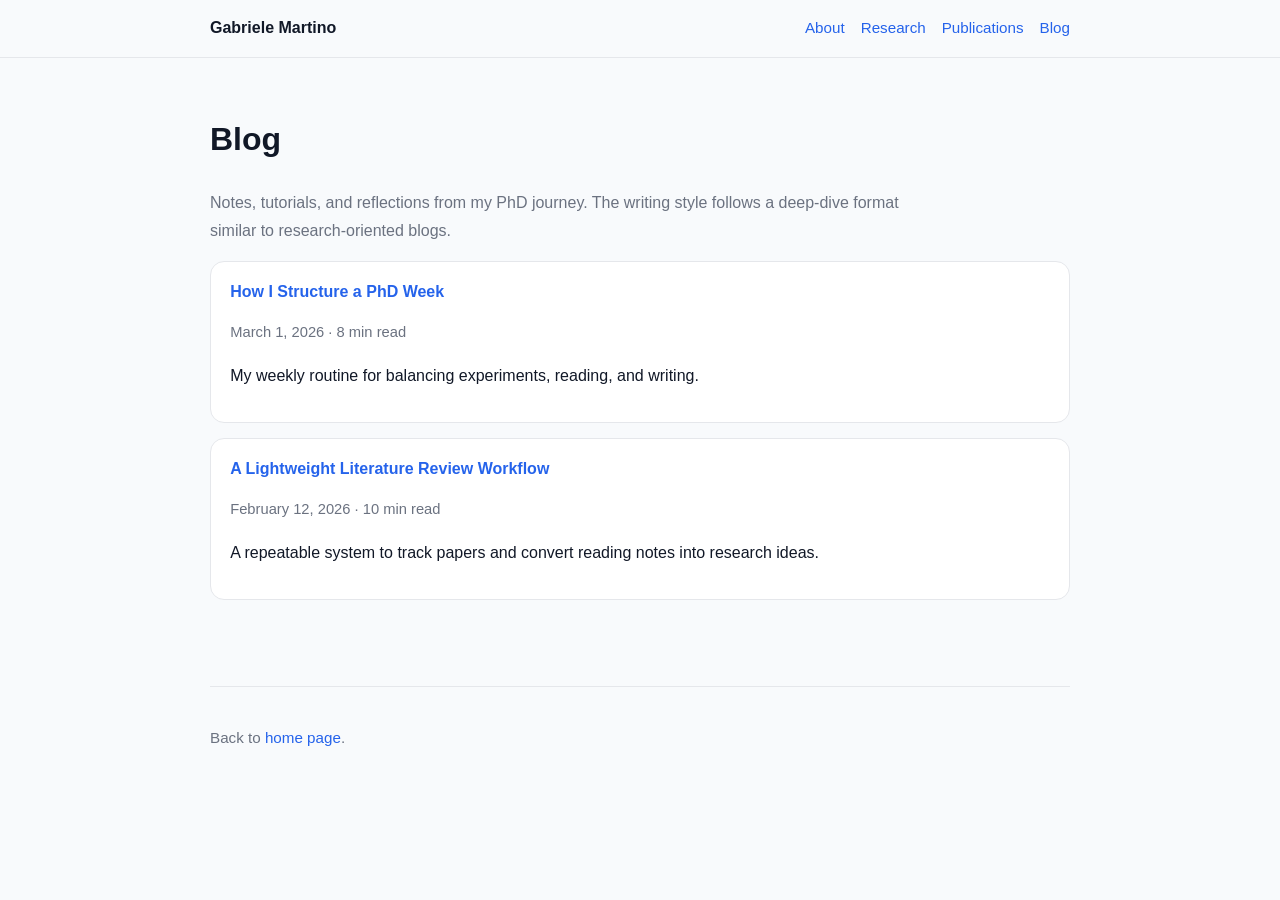
==== blog/index.html @ ff9bbfbc "Create personal academic website with integrated blog" ====
<!DOCTYPE html>
<html lang="en">
  <head>
    <meta charset="UTF-8" />
    <meta name="viewport" content="width=device-width, initial-scale=1.0" />
    <title>Blog | Gabriele Martino</title>
    <meta
      name="description"
      content="Long-form technical notes and PhD reflections by Gabriele Martino."
    />
    <link rel="stylesheet" href="../assets/css/style.css" />
  </head>
  <body>
    <header class="site-header">
      <div class="container nav">
        <a class="brand" href="../">Gabriele Martino</a>
        <nav class="nav-links">
          <a href="../#about">About</a>
          <a href="../#research">Research</a>
          <a href="../#publications">Publications</a>
          <a href="./">Blog</a>
        </nav>
      </div>
    </header>

    <main class="container section">
      <h1>Blog</h1>
      <p class="subtitle">
        Notes, tutorials, and reflections from my PhD journey. The writing style
        follows a deep-dive format similar to research-oriented blogs.
      </p>

      <article class="card">
        <a href="posts/how-i-structure-a-phd-week.html"><strong>How I Structure a PhD Week</strong></a>
        <p class="meta">March 1, 2026 · 8 min read</p>
        <p>My weekly routine for balancing experiments, reading, and writing.</p>
      </article>

      <article class="card">
        <a href="posts/literature-review-workflow.html"><strong>A Lightweight Literature Review Workflow</strong></a>
        <p class="meta">February 12, 2026 · 10 min read</p>
        <p>A repeatable system to track papers and convert reading notes into research ideas.</p>
      </article>
    </main>

    <footer class="container footer">
      <p>Back to <a href="../">home page</a>.</p>
    </footer>
  </body>
</html>
---- assets/css/style.css ----
:root {
  --bg: #f8fafc;
  --text: #111827;
  --muted: #6b7280;
  --accent: #2563eb;
  --card: #ffffff;
  --border: #e5e7eb;
  --max-width: 860px;
}

* {
  box-sizing: border-box;
}

body {
  margin: 0;
  font-family: "Inter", "Segoe UI", Roboto, Helvetica, Arial, sans-serif;
  background: var(--bg);
  color: var(--text);
  line-height: 1.75;
}

a {
  color: var(--accent);
  text-decoration: none;
}

a:hover {
  text-decoration: underline;
}

.container {
  max-width: var(--max-width);
  margin: 0 auto;
  padding: 0 1.2rem;
}

.site-header {
  position: sticky;
  top: 0;
  background: rgba(248, 250, 252, 0.92);
  backdrop-filter: blur(6px);
  border-bottom: 1px solid var(--border);
}

.nav {
  display: flex;
  align-items: center;
  justify-content: space-between;
  padding: 0.9rem 0;
}

.brand {
  font-weight: 700;
  color: var(--text);
}

.nav-links {
  display: flex;
  gap: 1rem;
  font-size: 0.95rem;
}

.hero {
  padding: 4.5rem 0 2rem;
}

.hero h1 {
  font-size: clamp(2rem, 3vw, 2.8rem);
  margin: 0;
}

.subtitle {
  color: var(--muted);
  margin-top: 0.7rem;
  max-width: 700px;
}

.section {
  padding: 2rem 0;
}

.section h2 {
  margin-bottom: 0.8rem;
  font-size: 1.4rem;
}

.card {
  background: var(--card);
  border: 1px solid var(--border);
  border-radius: 14px;
  padding: 1rem 1.2rem;
  margin: 0.9rem 0;
}

.meta {
  color: var(--muted);
  font-size: 0.92rem;
}

.grid {
  display: grid;
  grid-template-columns: repeat(auto-fit, minmax(240px, 1fr));
  gap: 1rem;
}

.footer {
  border-top: 1px solid var(--border);
  margin-top: 2.5rem;
  padding: 1.4rem 0 2rem;
  color: var(--muted);
  font-size: 0.95rem;
}

.post {
  padding-top: 2.4rem;
}

.post h1 {
  margin-bottom: 0.2rem;
}

.post p {
  margin: 0.95rem 0;
}

blockquote {
  margin: 1rem 0;
  border-left: 4px solid var(--accent);
  padding: 0.2rem 0 0.2rem 1rem;
  color: #1f2937;
  background: #eff6ff;
}

code {
  background: #eef2ff;
  border-radius: 4px;
  padding: 0.1rem 0.35rem;
}
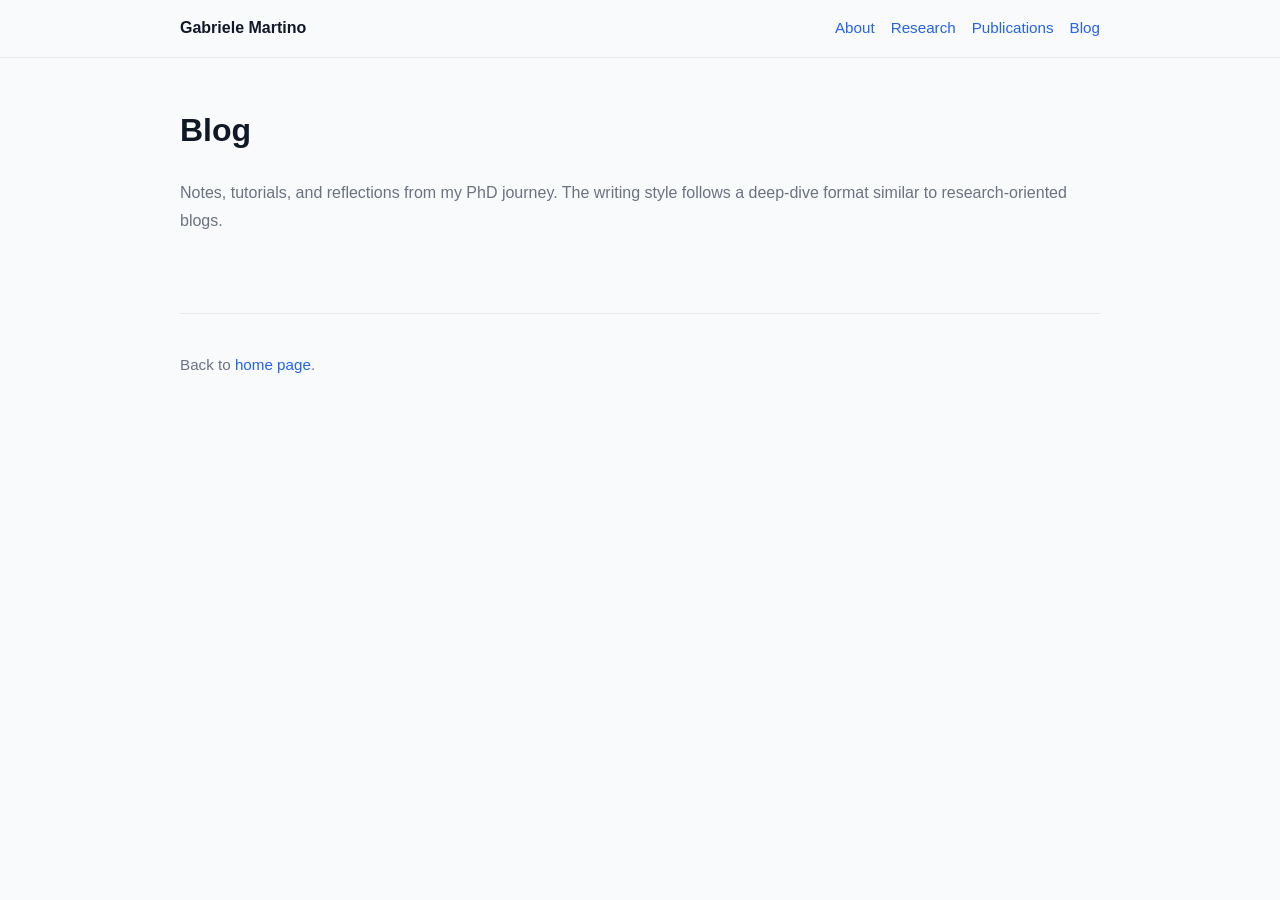
==== commit 993c4463: "Updated the web site." ====
--- a/blog/index.html
+++ b/blog/index.html
@@ -30,17 +30,6 @@
         follows a deep-dive format similar to research-oriented blogs.
       </p>
 
-      <article class="card">
-        <a href="posts/how-i-structure-a-phd-week.html"><strong>How I Structure a PhD Week</strong></a>
-        <p class="meta">March 1, 2026 · 8 min read</p>
-        <p>My weekly routine for balancing experiments, reading, and writing.</p>
-      </article>
-
-      <article class="card">
-        <a href="posts/literature-review-workflow.html"><strong>A Lightweight Literature Review Workflow</strong></a>
-        <p class="meta">February 12, 2026 · 10 min read</p>
-        <p>A repeatable system to track papers and convert reading notes into research ideas.</p>
-      </article>
     </main>
 
     <footer class="container footer">
--- a/assets/css/style.css
+++ b/assets/css/style.css
@@ -5,7 +5,7 @@
   --accent: #2563eb;
   --card: #ffffff;
   --border: #e5e7eb;
-  --max-width: 860px;
+  --max-width: 920px;
 }
 
 * {
@@ -61,23 +61,48 @@
   font-size: 0.95rem;
 }
 
-.hero {
-  padding: 4.5rem 0 2rem;
+.intro {
+  padding: 3.2rem 0 1.2rem;
 }
 
-.hero h1 {
-  font-size: clamp(2rem, 3vw, 2.8rem);
-  margin: 0;
+.intro-grid {
+  display: grid;
+  gap: 2rem;
+  grid-template-columns: minmax(240px, 1fr) minmax(180px, 260px);
+  align-items: center;
+}
+
+.intro-text h1 {
+  font-size: clamp(2rem, 3vw, 2.7rem);
+  margin: 0 0 0.5rem;
+  letter-spacing: -0.01em;
 }
 
 .subtitle {
   color: var(--muted);
   margin-top: 0.7rem;
-  max-width: 700px;
+}
+
+.link-row {
+  margin-top: 1rem;
+  font-weight: 500;
+}
+
+.intro-photo-wrap {
+  display: flex;
+  justify-content: center;
+}
+
+.intro-photo {
+  width: 100%;
+  max-width: 230px;
+  border-radius: 14px;
+  border: 1px solid var(--border);
+  background: #dbeafe;
 }
 
 .section {
-  padding: 2rem 0;
+  padding: 1.4rem 0;
 }
 
 .section h2 {
@@ -137,3 +162,19 @@
   border-radius: 4px;
   padding: 0.1rem 0.35rem;
 }
+
+@media (max-width: 760px) {
+  .nav {
+    flex-direction: column;
+    gap: 0.55rem;
+    align-items: flex-start;
+  }
+
+  .intro-grid {
+    grid-template-columns: 1fr;
+  }
+
+  .intro-photo {
+    max-width: 190px;
+  }
+}
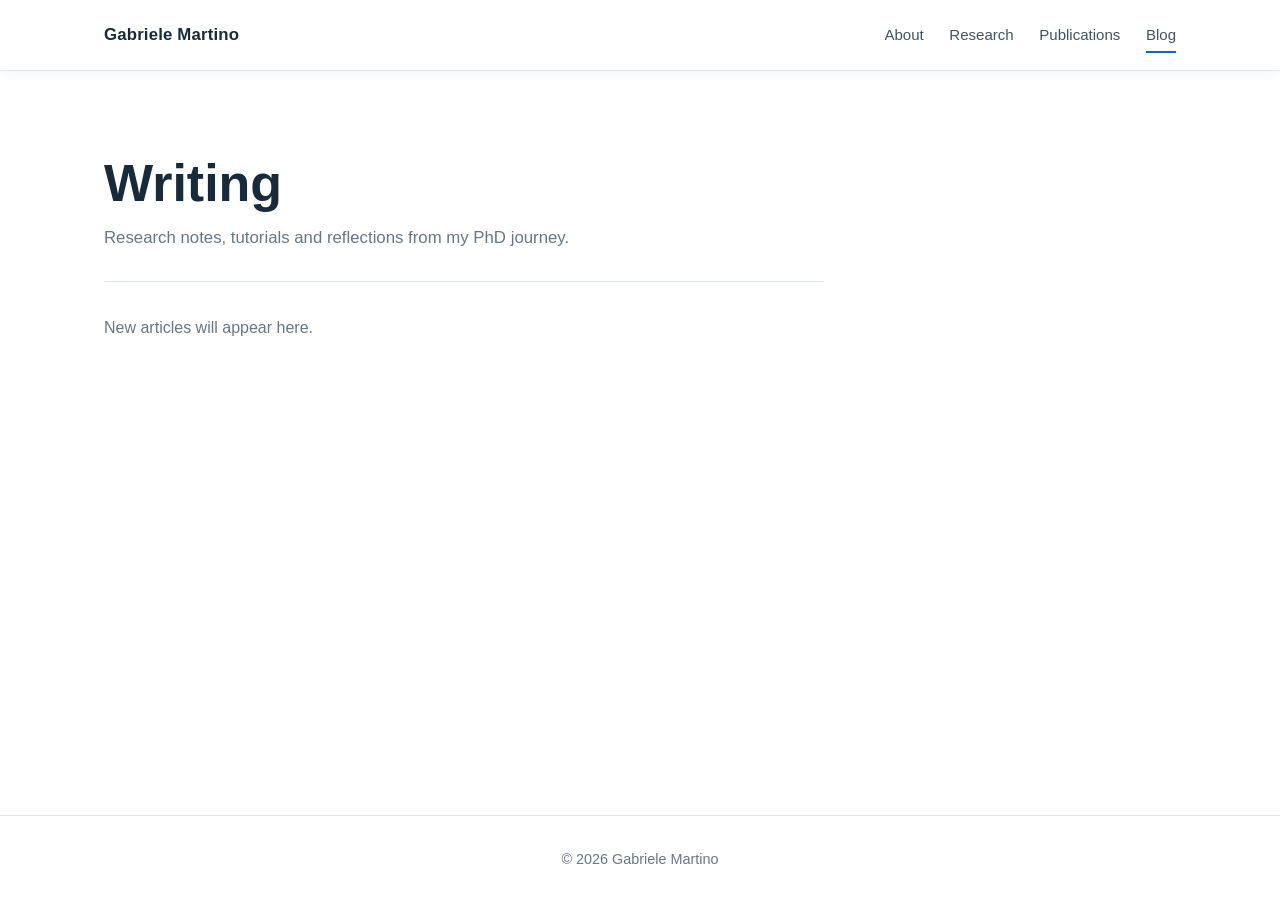
==== commit b1eb4f9d: "Updated the web site." ====
--- a/blog/index.html
+++ b/blog/index.html
@@ -3,37 +3,43 @@
   <head>
     <meta charset="UTF-8" />
     <meta name="viewport" content="width=device-width, initial-scale=1.0" />
-    <title>Blog | Gabriele Martino</title>
+    <title>Writing | Gabriele Martino</title>
     <meta
       name="description"
-      content="Long-form technical notes and PhD reflections by Gabriele Martino."
+      content="Research notes and technical writing by Gabriele Martino."
     />
-    <link rel="stylesheet" href="../assets/css/style.css" />
+    <link rel="stylesheet" href="../assets/css/style.css?v=20260907-4" />
   </head>
   <body>
     <header class="site-header">
       <div class="container nav">
         <a class="brand" href="../">Gabriele Martino</a>
-        <nav class="nav-links">
+        <nav class="nav-links" aria-label="Primary navigation">
           <a href="../#about">About</a>
           <a href="../#research">Research</a>
           <a href="../#publications">Publications</a>
-          <a href="./">Blog</a>
+          <a href="./" aria-current="page">Blog</a>
         </nav>
       </div>
     </header>
 
-    <main class="container section">
-      <h1>Blog</h1>
-      <p class="subtitle">
-        Notes, tutorials, and reflections from my PhD journey. The writing style
-        follows a deep-dive format similar to research-oriented blogs.
-      </p>
+    <main class="container page">
+      <header class="page-heading">
+        <h1>Writing</h1>
+        <p>Research notes, tutorials and reflections from my PhD journey.</p>
+      </header>
 
+      <p class="empty-state">New articles will appear here.</p>
     </main>
 
-    <footer class="container footer">
-      <p>Back to <a href="../">home page</a>.</p>
+    <footer class="site-footer">
+      <div class="container footer-content">
+        <p>© <span id="year"></span> Gabriele Martino</p>
+      </div>
     </footer>
+
+    <script>
+      document.getElementById("year").textContent = new Date().getFullYear();
+    </script>
   </body>
 </html>
--- a/assets/css/style.css
+++ b/assets/css/style.css
@@ -1,11 +1,18 @@
 :root {
-  --bg: #f8fafc;
-  --text: #111827;
-  --muted: #6b7280;
-  --accent: #2563eb;
-  --card: #ffffff;
-  --border: #e5e7eb;
-  --max-width: 920px;
+  --bg: #ffffff;
+  --surface: #f7f9fc;
+  --text: #263746;
+  --heading: #172b3a;
+  --muted: #667785;
+  --accent: #1565c0;
+  --accent-dark: #0d4f9c;
+  --border: #dfe6ec;
+  --max-width: 1120px;
+}
+
+html {
+  scroll-behavior: smooth;
+  scroll-padding-top: 6rem;
 }
 
 * {
@@ -14,10 +21,15 @@
 
 body {
   margin: 0;
-  font-family: "Inter", "Segoe UI", Roboto, Helvetica, Arial, sans-serif;
   background: var(--bg);
   color: var(--text);
-  line-height: 1.75;
+  font-family: Roboto, "Segoe UI", Helvetica, Arial, sans-serif;
+  font-size: 1rem;
+  line-height: 1.7;
+}
+
+img {
+  max-width: 100%;
 }
 
 a {
@@ -26,155 +38,481 @@
 }
 
 a:hover {
-  text-decoration: underline;
+  color: var(--accent-dark);
+}
+
+h1,
+h2,
+h3 {
+  color: var(--heading);
+  font-family: Montserrat, "Segoe UI", Helvetica, Arial, sans-serif;
+  line-height: 1.25;
 }
 
 .container {
+  width: 100%;
   max-width: var(--max-width);
   margin: 0 auto;
-  padding: 0 1.2rem;
+  padding-inline: 1.5rem;
 }
 
 .site-header {
   position: sticky;
   top: 0;
-  background: rgba(248, 250, 252, 0.92);
-  backdrop-filter: blur(6px);
-  border-bottom: 1px solid var(--border);
+  z-index: 100;
+  border-bottom: 1px solid rgba(223, 230, 236, 0.9);
+  background: rgba(255, 255, 255, 0.96);
+  box-shadow: 0 2px 12px rgba(23, 43, 58, 0.06);
+  backdrop-filter: blur(10px);
 }
 
 .nav {
+  display: flex;
+  min-height: 70px;
+  align-items: center;
+  justify-content: space-between;
+}
+
+.brand {
+  color: var(--heading);
+  font-family: Montserrat, "Segoe UI", Helvetica, Arial, sans-serif;
+  font-size: 1.05rem;
+  font-weight: 700;
+  letter-spacing: 0.01em;
+}
+
+.nav-links {
+  display: flex;
+  align-items: center;
+  gap: 1.6rem;
+  font-size: 0.94rem;
+}
+
+.nav-links a {
+  position: relative;
+  color: #415363;
+  padding-block: 0.35rem;
+}
+
+.nav-links a::after {
+  position: absolute;
+  right: 0;
+  bottom: 0;
+  left: 0;
+  height: 2px;
+  background: var(--accent);
+  content: "";
+  transform: scaleX(0);
+  transform-origin: center;
+  transition: transform 160ms ease-in-out;
+}
+
+.nav-links a:hover::after,
+.nav-links a[aria-current="page"]::after {
+  transform: scaleX(1);
+}
+
+.profile-section {
+  display: grid;
+  grid-template-columns: 260px minmax(0, 1fr);
+  gap: clamp(3rem, 7vw, 6rem);
+  align-items: start;
+  padding-block: 5.5rem;
+}
+
+.profile-identity {
+  text-align: center;
+}
+
+.intro-photo-wrap {
+  display: flex;
+  justify-content: center;
+}
+
+.intro-photo-swap {
+  position: relative;
+  width: 190px;
+  aspect-ratio: 1;
+  overflow: hidden;
+  border: 5px solid #ffffff;
+  border-radius: 50%;
+  background: #e7eef5;
+  box-shadow: 0 7px 24px rgba(23, 43, 58, 0.17);
+}
+
+.intro-photo {
+  position: absolute;
+  inset: 0;
+  display: block;
+  width: 100%;
+  height: 100%;
+  object-fit: cover;
+  transition: opacity 180ms ease-in-out;
+}
+
+.intro-photo-primary {
+  opacity: 1;
+}
+
+.intro-photo-hover {
+  opacity: 0;
+}
+
+@media (hover: hover) {
+  .intro-photo-swap:hover .intro-photo-primary {
+    opacity: 0;
+  }
+
+  .intro-photo-swap:hover .intro-photo-hover {
+    opacity: 1;
+  }
+}
+
+.profile-identity h1 {
+  margin: 1.5rem 0 0.35rem;
+  font-size: clamp(1.85rem, 4vw, 2.2rem);
+  letter-spacing: -0.025em;
+}
+
+.profile-role {
+  margin: 0;
+  color: var(--text);
+  font-size: 1.03rem;
+}
+
+.profile-affiliation {
+  margin: 0.15rem 0 0;
+  color: var(--muted);
+  font-size: 0.96rem;
+}
+
+.profile-links {
+  display: flex;
+  flex-wrap: wrap;
+  justify-content: center;
+  gap: 0.55rem;
+  margin-top: 1.25rem;
+}
+
+.profile-links a,
+.publication-links a {
+  display: inline-flex;
+  min-height: 34px;
+  align-items: center;
+  border: 1px solid #b9cee2;
+  border-radius: 999px;
+  padding: 0.25rem 0.75rem;
+  background: #ffffff;
+  color: var(--accent);
+  font-size: 0.82rem;
+  font-weight: 600;
+  transition: background 160ms ease-in-out, border-color 160ms ease-in-out;
+}
+
+.profile-links a:hover,
+.publication-links a:hover {
+  border-color: var(--accent);
+  background: #edf5fd;
+}
+
+.biography h2,
+.section-title {
+  margin: 0 0 1.35rem;
+  font-size: clamp(1.8rem, 4vw, 2.15rem);
+  letter-spacing: -0.025em;
+}
+
+.biography > p {
+  max-width: 760px;
+  margin: 0 0 1.05rem;
+  font-size: 1.05rem;
+}
+
+.academic-details {
+  display: grid;
+  grid-template-columns: minmax(0, 0.8fr) minmax(0, 1.2fr);
+  gap: 2.5rem;
+  margin-top: 2.5rem;
+  border-top: 1px solid var(--border);
+  padding-top: 1.75rem;
+}
+
+.detail-block {
+  scroll-margin-top: 7rem;
+}
+
+.detail-block h3 {
+  margin: 0 0 0.75rem;
+  font-size: 1.08rem;
+}
+
+.detail-block p {
+  margin: 0;
+  color: var(--muted);
+  font-size: 0.95rem;
+}
+
+.interest-list {
+  margin: 0;
+  padding-left: 1.2rem;
+}
+
+.interest-list li {
+  margin: 0.2rem 0;
+}
+
+.interest-list li::marker {
+  color: var(--accent);
+}
+
+.section-shell {
+  scroll-margin-top: 5rem;
+  border-block: 1px solid #edf1f5;
+  background: var(--surface);
+  padding-block: 4.75rem;
+}
+
+.publication-card {
+  display: grid;
+  grid-template-columns: minmax(230px, 320px) minmax(0, 1fr);
+  gap: clamp(2rem, 5vw, 4rem);
+  align-items: center;
+}
+
+.publication-figure {
+  margin: 0;
+}
+
+.publication-figure img {
+  display: block;
+  width: 100%;
+  border: 1px solid var(--border);
+  border-radius: 8px;
+  background: #ffffff;
+  box-shadow: 0 8px 24px rgba(23, 43, 58, 0.1);
+}
+
+.publication-authors {
+  margin: 0 0 0.15rem;
+  color: var(--muted);
+  font-size: 0.93rem;
+}
+
+.publication-authors strong {
+  color: var(--text);
+  font-weight: 600;
+}
+
+.publication-venue {
+  margin: 0 0 0.7rem;
+  color: var(--muted);
+  font-size: 0.88rem;
+}
+
+.publication-details h3 {
+  margin: 0 0 0.75rem;
+  font-size: clamp(1.25rem, 3vw, 1.55rem);
+}
+
+.publication-details h3 a {
+  color: var(--heading);
+}
+
+.publication-details h3 a:hover {
+  color: var(--accent);
+}
+
+.publication-details > p:last-of-type {
+  max-width: 700px;
+  margin: 0;
+}
+
+.publication-links {
+  margin-top: 1rem;
+}
+
+.writing-section {
   display: flex;
   align-items: center;
   justify-content: space-between;
-  padding: 0.9rem 0;
-}
-
-.brand {
-  font-weight: 700;
+  gap: 2rem;
+  padding-block: 4.5rem;
+}
+
+.writing-section .section-title {
+  margin-bottom: 0.35rem;
+}
+
+.writing-section p {
+  margin: 0;
+  color: var(--muted);
+}
+
+.text-link {
+  flex: 0 0 auto;
+  font-weight: 600;
+}
+
+.page {
+  min-height: calc(100vh - 156px);
+  padding-block: 5rem;
+}
+
+.page-heading {
+  max-width: 720px;
+  border-bottom: 1px solid var(--border);
+  padding-bottom: 1.75rem;
+}
+
+.page-heading h1 {
+  margin: 0 0 0.5rem;
+  font-size: clamp(2.2rem, 6vw, 3.25rem);
+}
+
+.page-heading p {
+  margin: 0;
+  color: var(--muted);
+  font-size: 1.05rem;
+}
+
+.empty-state {
+  margin-top: 2rem;
+  color: var(--muted);
+}
+
+.site-footer {
+  border-top: 1px solid var(--border);
+  background: #ffffff;
+}
+
+.footer-content {
+  display: flex;
+  min-height: 86px;
+  align-items: center;
+  justify-content: center;
+  color: var(--muted);
+  font-size: 0.9rem;
+  text-align: center;
+}
+
+.footer-content p {
+  margin: 0;
+}
+
+.post {
+  padding-block: 3.5rem;
+}
+
+.post h1 {
+  margin-bottom: 0.25rem;
+}
+
+.post p {
+  margin: 1rem 0;
+}
+
+blockquote {
+  margin: 1.25rem 0;
+  border-left: 4px solid var(--accent);
+  padding: 0.4rem 0 0.4rem 1.1rem;
+  background: #eef5fc;
   color: var(--text);
 }
 
-.nav-links {
-  display: flex;
-  gap: 1rem;
-  font-size: 0.95rem;
-}
-
-.intro {
-  padding: 3.2rem 0 1.2rem;
-}
-
-.intro-grid {
-  display: grid;
-  gap: 2rem;
-  grid-template-columns: minmax(240px, 1fr) minmax(180px, 260px);
-  align-items: center;
-}
-
-.intro-text h1 {
-  font-size: clamp(2rem, 3vw, 2.7rem);
-  margin: 0 0 0.5rem;
-  letter-spacing: -0.01em;
-}
-
-.subtitle {
-  color: var(--muted);
-  margin-top: 0.7rem;
-}
-
-.link-row {
-  margin-top: 1rem;
-  font-weight: 500;
-}
-
-.intro-photo-wrap {
-  display: flex;
-  justify-content: center;
-}
-
-.intro-photo {
-  width: 100%;
-  max-width: 230px;
-  border-radius: 14px;
-  border: 1px solid var(--border);
-  background: #dbeafe;
-}
-
-.section {
-  padding: 1.4rem 0;
-}
-
-.section h2 {
-  margin-bottom: 0.8rem;
-  font-size: 1.4rem;
-}
-
-.card {
-  background: var(--card);
-  border: 1px solid var(--border);
-  border-radius: 14px;
-  padding: 1rem 1.2rem;
-  margin: 0.9rem 0;
-}
-
-.meta {
-  color: var(--muted);
-  font-size: 0.92rem;
-}
-
-.grid {
-  display: grid;
-  grid-template-columns: repeat(auto-fit, minmax(240px, 1fr));
-  gap: 1rem;
-}
-
-.footer {
-  border-top: 1px solid var(--border);
-  margin-top: 2.5rem;
-  padding: 1.4rem 0 2rem;
-  color: var(--muted);
-  font-size: 0.95rem;
-}
-
-.post {
-  padding-top: 2.4rem;
-}
-
-.post h1 {
-  margin-bottom: 0.2rem;
-}
-
-.post p {
-  margin: 0.95rem 0;
-}
-
-blockquote {
-  margin: 1rem 0;
-  border-left: 4px solid var(--accent);
-  padding: 0.2rem 0 0.2rem 1rem;
-  color: #1f2937;
-  background: #eff6ff;
-}
-
 code {
-  background: #eef2ff;
   border-radius: 4px;
   padding: 0.1rem 0.35rem;
-}
-
-@media (max-width: 760px) {
+  background: #edf2f7;
+}
+
+@media (max-width: 820px) {
+  .profile-section {
+    grid-template-columns: 220px minmax(0, 1fr);
+    gap: 3rem;
+  }
+
+  .academic-details {
+    grid-template-columns: 1fr;
+    gap: 1.5rem;
+  }
+}
+
+@media (max-width: 680px) {
+  html {
+    scroll-padding-top: 8.5rem;
+  }
+
   .nav {
     flex-direction: column;
-    gap: 0.55rem;
+    gap: 0.35rem;
+    padding-block: 0.7rem;
+  }
+
+  .nav-links {
+    flex-wrap: wrap;
+    justify-content: center;
+    gap: 0.35rem 1rem;
+  }
+
+  .profile-section {
+    grid-template-columns: 1fr;
+    gap: 3rem;
+    padding-block: 3.75rem;
+  }
+
+  .profile-identity {
+    max-width: 430px;
+    margin: 0 auto;
+  }
+
+  .biography h2 {
+    text-align: center;
+  }
+
+  .section-shell {
+    padding-block: 3.75rem;
+  }
+
+  .publication-card {
+    grid-template-columns: 1fr;
+    gap: 1.75rem;
+  }
+
+  .publication-figure {
+    width: 100%;
+    max-width: 420px;
+  }
+
+  .writing-section {
+    flex-direction: column;
     align-items: flex-start;
-  }
-
-  .intro-grid {
-    grid-template-columns: 1fr;
-  }
-
-  .intro-photo {
-    max-width: 190px;
-  }
-}
+    padding-block: 3.75rem;
+  }
+}
+
+@media (max-width: 420px) {
+  .container {
+    padding-inline: 1.1rem;
+  }
+
+  .nav-links {
+    font-size: 0.88rem;
+  }
+
+  .intro-photo-swap {
+    width: 170px;
+  }
+}
+
+@media (prefers-reduced-motion: reduce) {
+  html {
+    scroll-behavior: auto;
+  }
+
+  .intro-photo,
+  .nav-links a::after,
+  .profile-links a,
+  .publication-links a {
+    transition: none;
+  }
+}
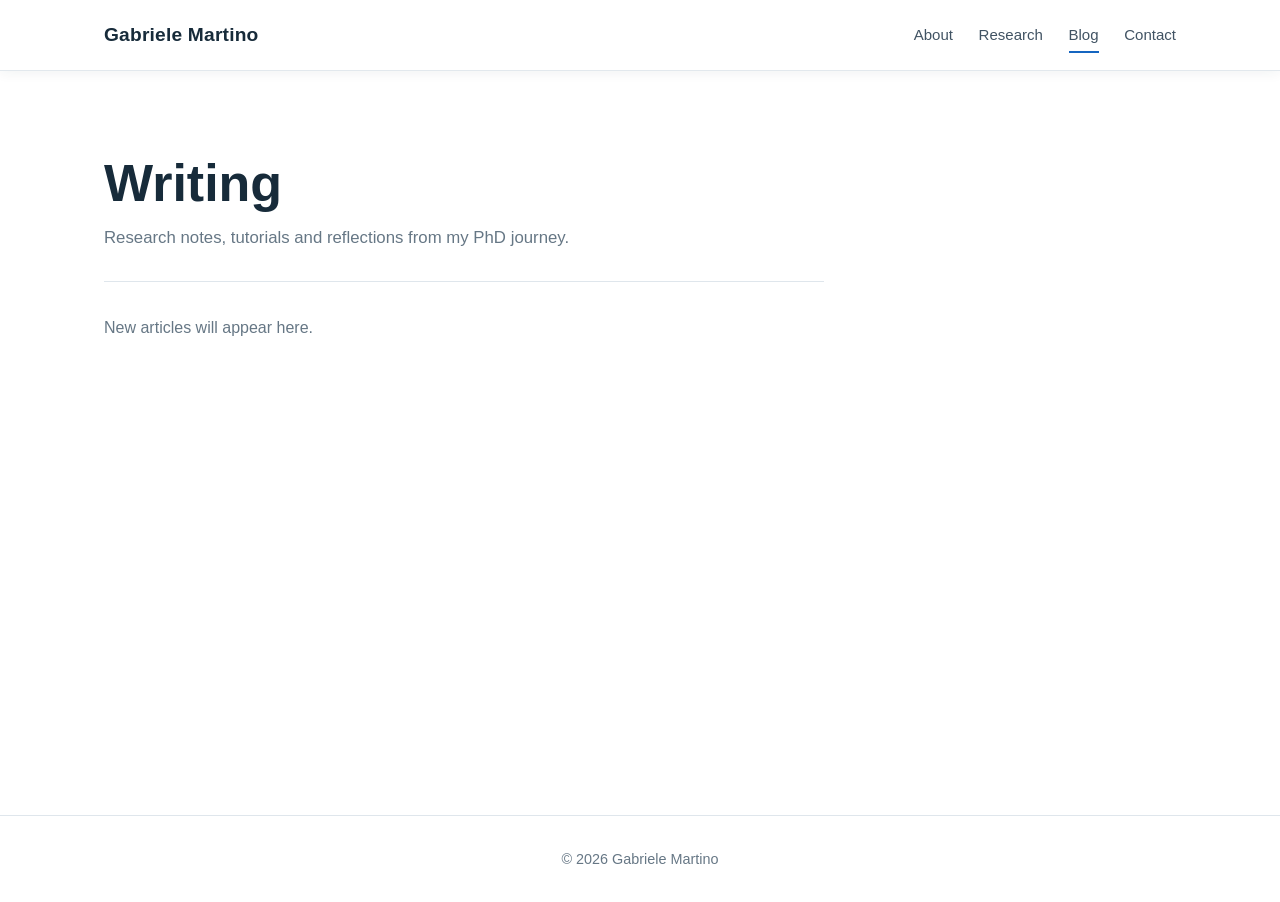
==== commit 123c2dbc: "Updated the web site." ====
--- a/blog/index.html
+++ b/blog/index.html
@@ -8,7 +8,7 @@
       name="description"
       content="Research notes and technical writing by Gabriele Martino."
     />
-    <link rel="stylesheet" href="../assets/css/style.css?v=20260907-4" />
+    <link rel="stylesheet" href="../assets/css/style.css?v=20260908-2" />
   </head>
   <body>
     <header class="site-header">
@@ -17,8 +17,8 @@
         <nav class="nav-links" aria-label="Primary navigation">
           <a href="../#about">About</a>
           <a href="../#research">Research</a>
-          <a href="../#publications">Publications</a>
           <a href="./" aria-current="page">Blog</a>
+          <a href="../#contact">Contact</a>
         </nav>
       </div>
     </header>
--- a/assets/css/style.css
+++ b/assets/css/style.css
@@ -76,7 +76,7 @@
 .brand {
   color: var(--heading);
   font-family: Montserrat, "Segoe UI", Helvetica, Arial, sans-serif;
-  font-size: 1.05rem;
+  font-size: 1.2rem;
   font-weight: 700;
   letter-spacing: 0.01em;
 }
@@ -348,6 +348,28 @@
   color: var(--muted);
 }
 
+.contact-section {
+  border-top: 1px solid var(--border);
+  padding-block: 4.5rem;
+  text-align: center;
+}
+
+.contact-section .section-title {
+  margin-bottom: 0.45rem;
+}
+
+.contact-section p {
+  margin: 0;
+  color: var(--muted);
+}
+
+.contact-email {
+  margin-top: 0.65rem !important;
+  color: var(--heading) !important;
+  font-weight: 600;
+  letter-spacing: 0.015em;
+}
+
 .text-link {
   flex: 0 0 auto;
   font-weight: 600;
@@ -469,6 +491,15 @@
     text-align: center;
   }
 
+  .biography {
+    text-align: center;
+  }
+
+  .interest-list {
+    padding-left: 0;
+    list-style-position: inside;
+  }
+
   .section-shell {
     padding-block: 3.75rem;
   }
@@ -486,6 +517,10 @@
   .writing-section {
     flex-direction: column;
     align-items: flex-start;
+    padding-block: 3.75rem;
+  }
+
+  .contact-section {
     padding-block: 3.75rem;
   }
 }
